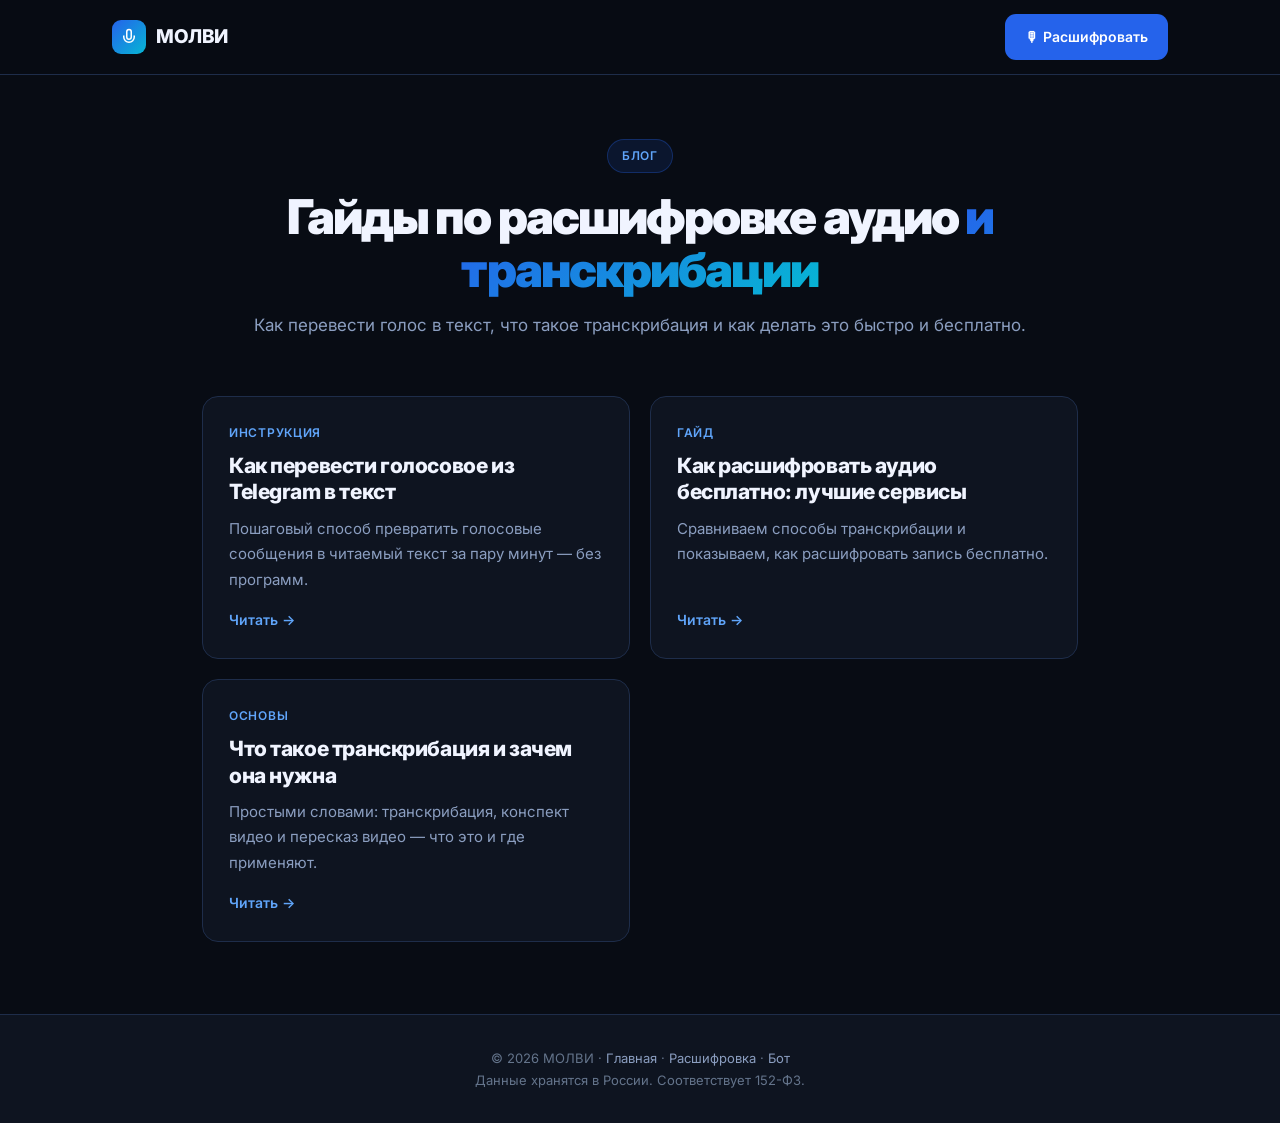
==== site/blog/index.html @ 5dabd978 "feat(site): add molvi-ai.ru website source to repo Static HTML site (index, transcribe, blog, legal " ====
<!DOCTYPE html>
<html lang="ru">
<head>
<meta charset="UTF-8">
<meta name="viewport" content="width=device-width, initial-scale=1.0">
<title>Блог МОЛВИ — расшифровка аудио, транскрибация, советы</title>
<meta name="description" content="Блог МОЛВИ: как перевести голосовое в текст, как расшифровать аудио бесплатно, что такое транскрибация, конспект и пересказ видео. Практичные гайды.">
<link rel="canonical" href="https://molvi-ai.ru/blog/">
<meta property="og:type" content="website">
<meta property="og:title" content="Блог МОЛВИ — расшифровка аудио и транскрибация">
<meta property="og:description" content="Гайды по расшифровке аудио, голосовых и видео в текст.">
<meta property="og:url" content="https://molvi-ai.ru/blog/">
<meta property="og:image" content="https://molvi-ai.ru/og-transcribe.png">
<link rel="preconnect" href="https://fonts.googleapis.com">
<link rel="preconnect" href="https://fonts.gstatic.com" crossorigin>
<link href="https://fonts.googleapis.com/css2?family=Inter:wght@400;500;600;700;800;900&display=swap" rel="stylesheet">
<style>
*,*::before,*::after{box-sizing:border-box;margin:0;padding:0}
html{scroll-behavior:smooth}
body{font-family:'Inter',-apple-system,sans-serif;background:#080C14;color:#F0F4FF;line-height:1.7}
a{text-decoration:none;color:inherit}ul{list-style:none}
:root{--bg:#080C14;--surface:#0E1420;--border:#1E2D4A;--accent:#2563EB;--cyan:#06B6D4;--text:#F0F4FF;--text-sec:#8B9EC0;--text-muted:#64748B;--radius:16px}
.container{max-width:920px;margin:0 auto;padding:0 22px}
.navbar{position:sticky;top:0;z-index:100;background:rgba(8,12,20,0.92);backdrop-filter:blur(20px);border-bottom:1px solid var(--border)}
.nav-inner{max-width:1100px;margin:0 auto;padding:14px 22px;display:flex;align-items:center;justify-content:space-between;gap:12px}
.nav-logo{display:flex;align-items:center;gap:10px}
.nav-logo .ic{width:34px;height:34px;border-radius:9px;background:linear-gradient(135deg,var(--accent),var(--cyan));display:flex;align-items:center;justify-content:center}
.nav-logo .ic svg{width:18px;height:18px;color:#fff}
.nav-logo span{font-weight:800;font-size:19px;letter-spacing:-0.5px}
.btn-primary{display:inline-flex;align-items:center;gap:8px;background:var(--accent);color:#fff;font-weight:600;font-size:14px;padding:11px 20px;border-radius:11px;transition:background .2s,transform .15s}
.btn-primary:hover{background:#1D4ED8;transform:translateY(-1px)}
.eyebrow{display:inline-block;background:rgba(37,99,235,0.12);border:1px solid rgba(37,99,235,0.3);color:#60A5FA;font-size:12px;font-weight:600;letter-spacing:0.08em;text-transform:uppercase;padding:6px 14px;border-radius:999px;margin-bottom:18px}
.page-head{padding:64px 0 32px;text-align:center}
.page-head h1{font-size:clamp(2rem,5vw,3rem);font-weight:900;letter-spacing:-0.04em;line-height:1.1}
.gradient-text{background:linear-gradient(135deg,#2563EB,#06B6D4);-webkit-background-clip:text;-webkit-text-fill-color:transparent;background-clip:text}
.lead{color:var(--text-sec);margin-top:14px;font-size:17px}
.posts{display:grid;grid-template-columns:1fr 1fr;gap:20px;padding:24px 0 72px}
.post-card{display:flex;flex-direction:column;padding:26px;background:var(--surface);border:1px solid var(--border);border-radius:var(--radius);transition:transform .25s,border-color .25s}
.post-card:hover{transform:translateY(-4px);border-color:rgba(37,99,235,0.5)}
.post-card .tag{font-size:12px;font-weight:600;color:#60A5FA;text-transform:uppercase;letter-spacing:0.06em}
.post-card h2{font-size:21px;font-weight:800;letter-spacing:-0.02em;margin:10px 0 10px;line-height:1.25}
.post-card p{color:var(--text-sec);font-size:15px;flex:1}
.post-card .more{margin-top:16px;color:#60A5FA;font-weight:600;font-size:14px}
footer{background:var(--surface);border-top:1px solid var(--border);padding:32px 0;text-align:center;color:var(--text-muted);font-size:13px}
footer a{color:var(--text-sec)}
@media(max-width:760px){.posts{grid-template-columns:1fr}}
</style>
<link rel="icon" type="image/svg+xml" href="/favicon.svg">
</head>
<body>
<nav class="navbar">
  <div class="nav-inner">
    <a href="https://molvi-ai.ru/" class="nav-logo"><span class="ic"><svg viewBox="0 0 24 24" fill="none" stroke="currentColor" stroke-width="2"><path d="M12 2a3 3 0 0 0-3 3v7a3 3 0 0 0 6 0V5a3 3 0 0 0-3-3z"/><path d="M19 10v2a7 7 0 0 1-14 0v-2"/></svg></span><span>МОЛВИ</span></a>
    <a href="https://t.me/molviai_bot" class="btn-primary" target="_blank" rel="noopener">🎙 Расшифровать</a>
  </div>
</nav>

<header class="page-head">
  <div class="container">
    <div class="eyebrow">Блог</div>
    <h1>Гайды по расшифровке аудио <span class="gradient-text">и транскрибации</span></h1>
    <p class="lead">Как перевести голос в текст, что такое транскрибация и как делать это быстро и бесплатно.</p>
  </div>
</header>

<main class="container">
  <div class="posts">
    <a class="post-card" href="/blog/kak-perevesti-golosovoe-v-tekst.html">
      <span class="tag">Инструкция</span>
      <h2>Как перевести голосовое из Telegram в текст</h2>
      <p>Пошаговый способ превратить голосовые сообщения в читаемый текст за пару минут — без программ.</p>
      <span class="more">Читать →</span>
    </a>
    <a class="post-card" href="/blog/kak-rasshifrovat-audio-besplatno.html">
      <span class="tag">Гайд</span>
      <h2>Как расшифровать аудио бесплатно: лучшие сервисы</h2>
      <p>Сравниваем способы транскрибации и показываем, как расшифровать запись бесплатно.</p>
      <span class="more">Читать →</span>
    </a>
    <a class="post-card" href="/blog/chto-takoe-transkribaciya.html">
      <span class="tag">Основы</span>
      <h2>Что такое транскрибация и зачем она нужна</h2>
      <p>Простыми словами: транскрибация, конспект видео и пересказ видео — что это и где применяют.</p>
      <span class="more">Читать →</span>
    </a>
  </div>
</main>

<footer>
  <div class="container">
    © 2026 МОЛВИ · <a href="https://molvi-ai.ru/">Главная</a> · <a href="/transcribe/">Расшифровка</a> · <a href="https://t.me/molviai_bot" target="_blank" rel="noopener">Бот</a><br>
    Данные хранятся в России. Соответствует 152-ФЗ.
  </div>
</footer>
<script src="/cookie.js" defer></script>
</body>
</html>
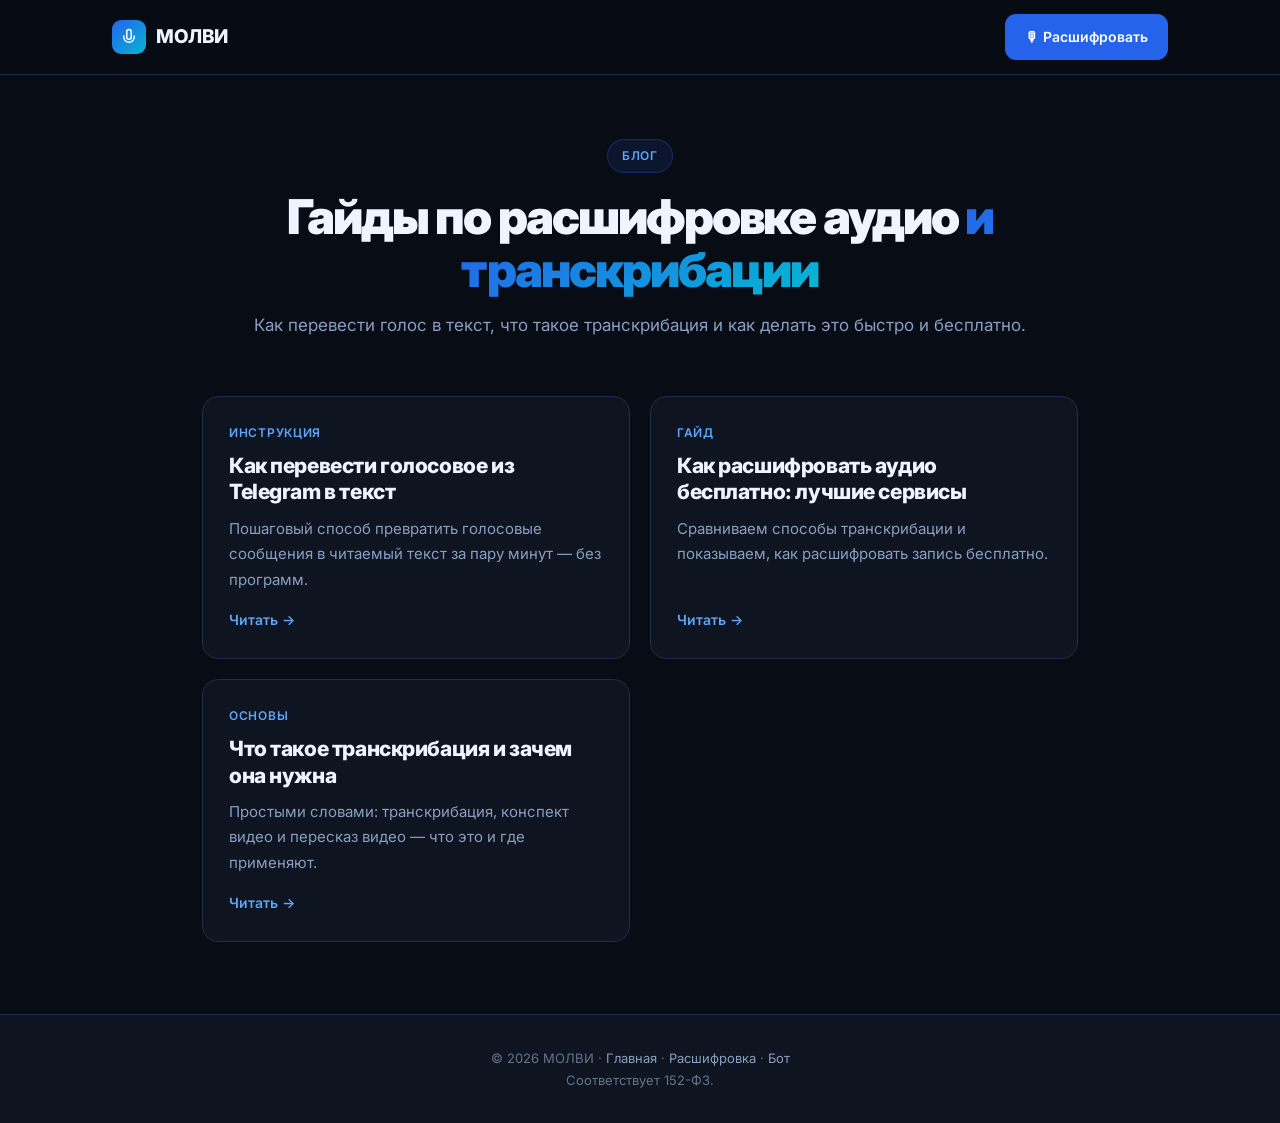
==== commit e44c8344: "fix(site): удалены выдуманные отзывы, рейтинг и несуществующие сертификации - site/transcribe/index." ====
--- a/site/blog/index.html
+++ b/site/blog/index.html
@@ -89,7 +89,7 @@
 <footer>
   <div class="container">
     © 2026 МОЛВИ · <a href="https://molvi-ai.ru/">Главная</a> · <a href="/transcribe/">Расшифровка</a> · <a href="https://t.me/molviai_bot" target="_blank" rel="noopener">Бот</a><br>
-    Данные хранятся в России. Соответствует 152-ФЗ.
+    Соответствует 152-ФЗ.
   </div>
 </footer>
 <script src="/cookie.js" defer></script>
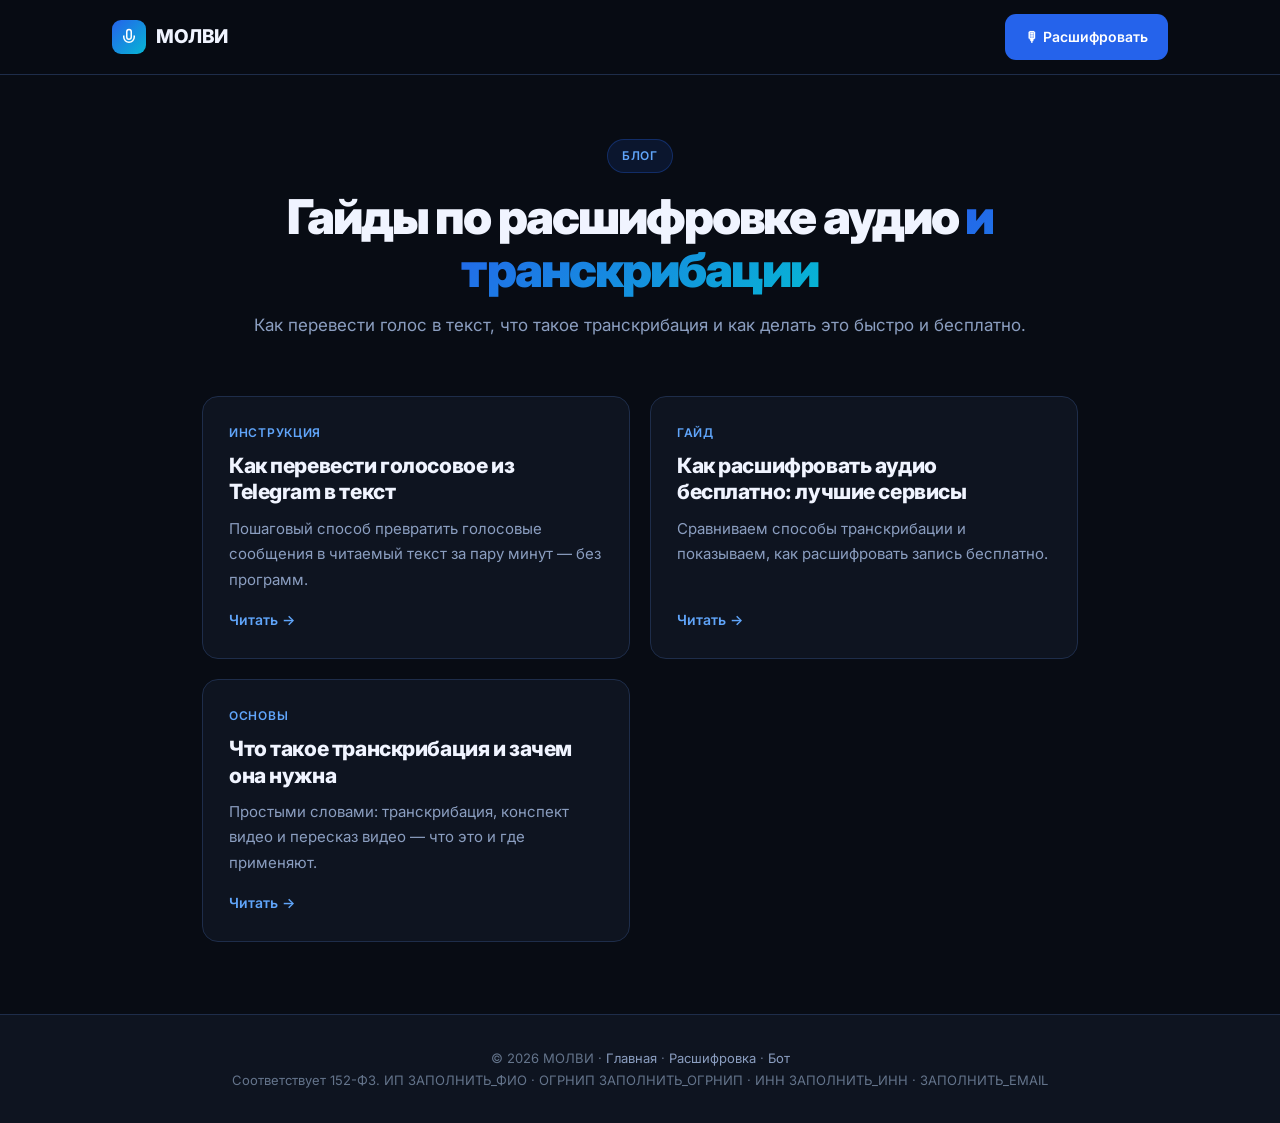
==== commit dc7b3a0e: "docs(legal): реквизиты ИП, порядок возврата, Nexara как обработчик Во всех четырёх юридических докум" ====
--- a/site/blog/index.html
+++ b/site/blog/index.html
@@ -89,7 +89,7 @@
 <footer>
   <div class="container">
     © 2026 МОЛВИ · <a href="https://molvi-ai.ru/">Главная</a> · <a href="/transcribe/">Расшифровка</a> · <a href="https://t.me/molviai_bot" target="_blank" rel="noopener">Бот</a><br>
-    Соответствует 152-ФЗ.
+    Соответствует 152-ФЗ. ИП ЗАПОЛНИТЬ_ФИО · ОГРНИП ЗАПОЛНИТЬ_ОГРНИП · ИНН ЗАПОЛНИТЬ_ИНН · ЗАПОЛНИТЬ_EMAIL
   </div>
 </footer>
 <script src="/cookie.js" defer></script>
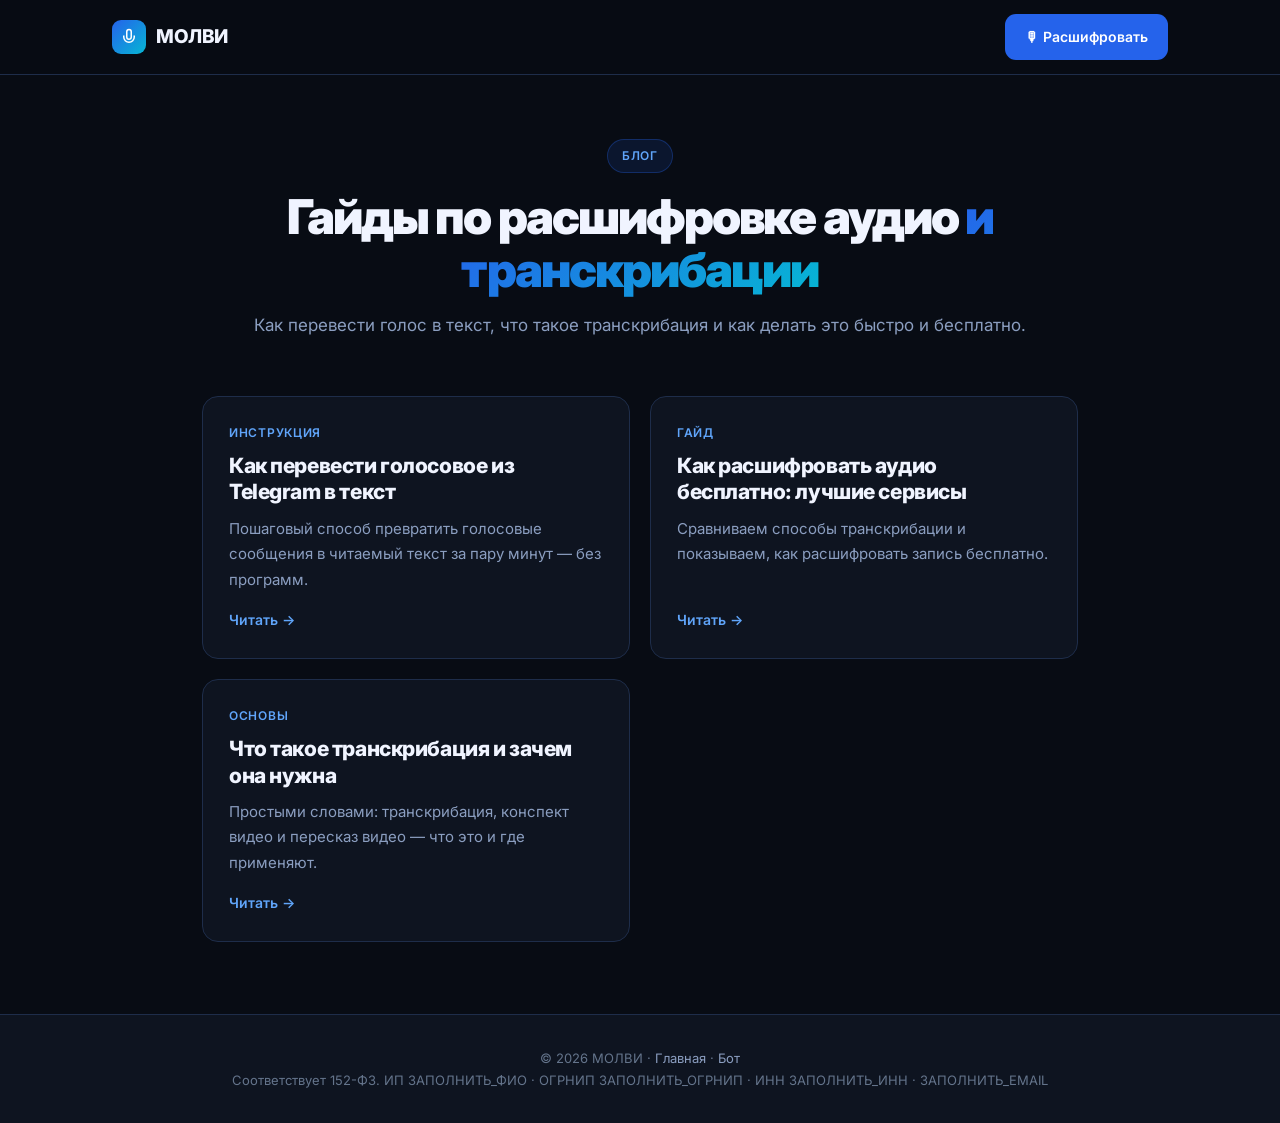
==== commit 71ddedfa: "feat(site): PR-12 — рокировка главной: бот на /, диктофон на /device/ (12b) Владелец: главная страни" ====
--- a/site/blog/index.html
+++ b/site/blog/index.html
@@ -46,12 +46,25 @@
 @media(max-width:760px){.posts{grid-template-columns:1fr}}
 </style>
 <link rel="icon" type="image/svg+xml" href="/favicon.svg">
+<!-- Yandex.Metrika counter -->
+<script type="text/javascript">
+    (function(m,e,t,r,i,k,a){
+        m[i]=m[i]||function(){(m[i].a=m[i].a||[]).push(arguments)};
+        m[i].l=1*new Date();
+        for (var j = 0; j < document.scripts.length; j++) {if (document.scripts[j].src === r) { return; }}
+        k=e.createElement(t),a=e.getElementsByTagName(t)[0],k.async=1,k.src=r,a.parentNode.insertBefore(k,a)
+    })(window, document,'script','https://mc.yandex.ru/metrika/tag.js?id=112232164', 'ym');
+
+    ym(112232164, 'init', {ssr:true, webvisor:true, clickmap:true, ecommerce:"dataLayer", referrer: document.referrer, url: location.href, accurateTrackBounce:true, trackLinks:true});
+</script>
+<noscript><div><img src="https://mc.yandex.ru/watch/112232164" style="position:absolute; left:-9999px;" alt="" /></div></noscript>
+<!-- /Yandex.Metrika counter -->
 </head>
 <body>
 <nav class="navbar">
   <div class="nav-inner">
     <a href="https://molvi-ai.ru/" class="nav-logo"><span class="ic"><svg viewBox="0 0 24 24" fill="none" stroke="currentColor" stroke-width="2"><path d="M12 2a3 3 0 0 0-3 3v7a3 3 0 0 0 6 0V5a3 3 0 0 0-3-3z"/><path d="M19 10v2a7 7 0 0 1-14 0v-2"/></svg></span><span>МОЛВИ</span></a>
-    <a href="https://t.me/molviai_bot" class="btn-primary" target="_blank" rel="noopener">🎙 Расшифровать</a>
+    <a href="https://t.me/molviai_bot?start=s_blog-m_art" class="btn-primary" target="_blank" rel="noopener">🎙 Расшифровать</a>
   </div>
 </nav>
 
@@ -88,7 +101,7 @@
 
 <footer>
   <div class="container">
-    © 2026 МОЛВИ · <a href="https://molvi-ai.ru/">Главная</a> · <a href="/transcribe/">Расшифровка</a> · <a href="https://t.me/molviai_bot" target="_blank" rel="noopener">Бот</a><br>
+    © 2026 МОЛВИ · <a href="https://molvi-ai.ru/">Главная</a> · <a href="https://t.me/molviai_bot?start=s_blog-m_art" target="_blank" rel="noopener">Бот</a><br>
     Соответствует 152-ФЗ. ИП ЗАПОЛНИТЬ_ФИО · ОГРНИП ЗАПОЛНИТЬ_ОГРНИП · ИНН ЗАПОЛНИТЬ_ИНН · ЗАПОЛНИТЬ_EMAIL
   </div>
 </footer>
